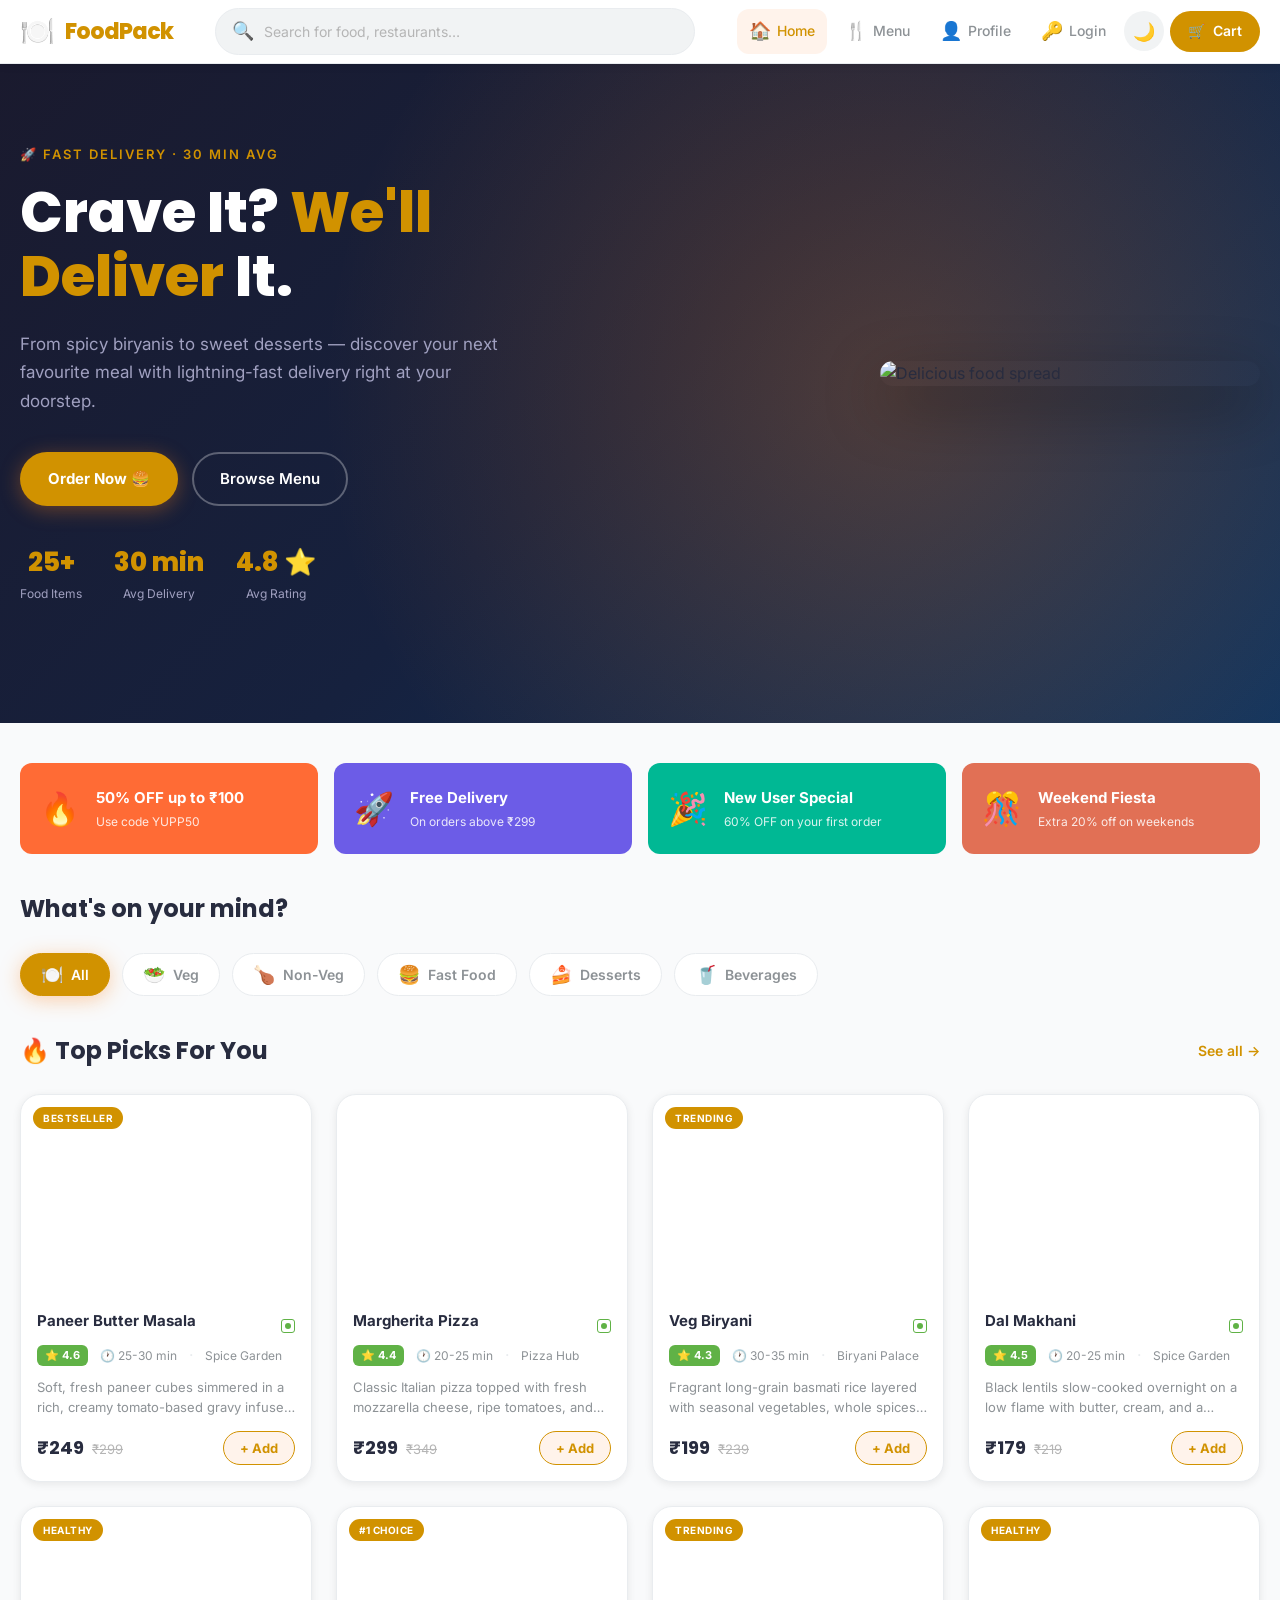
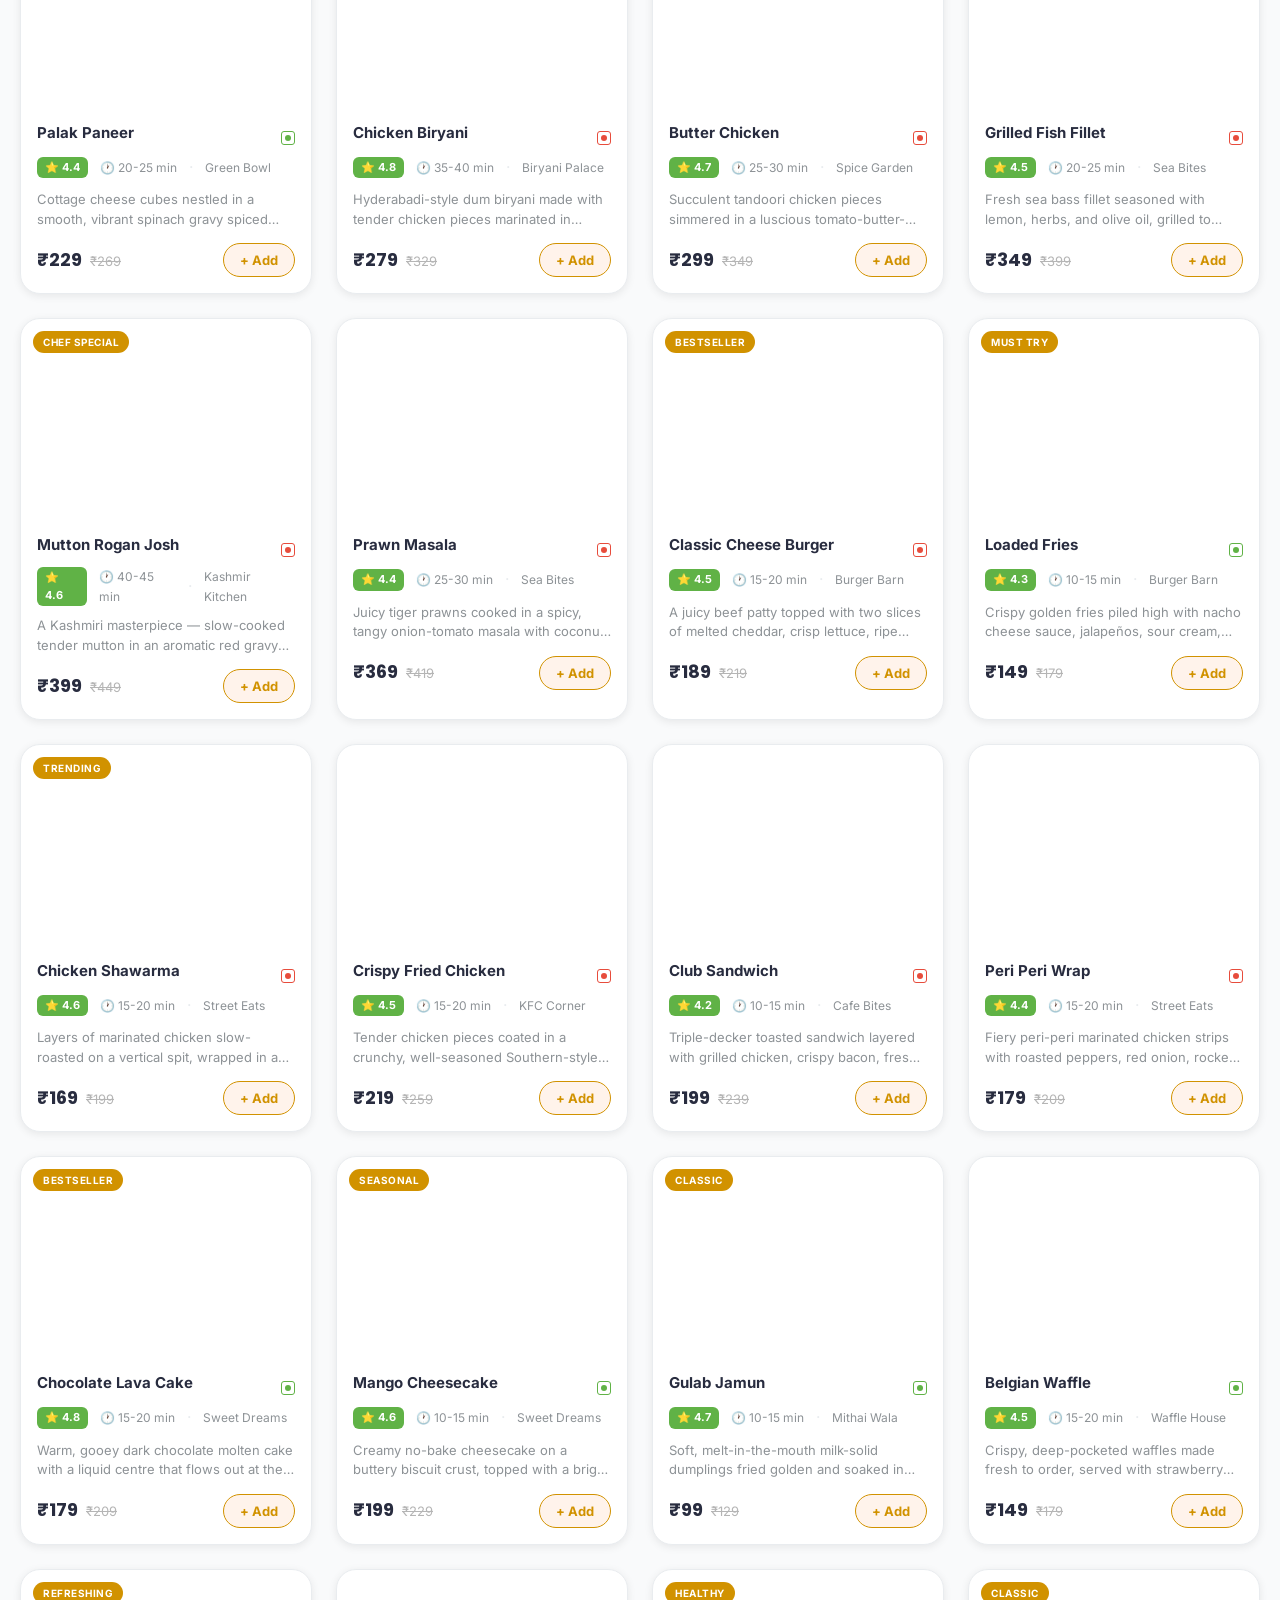
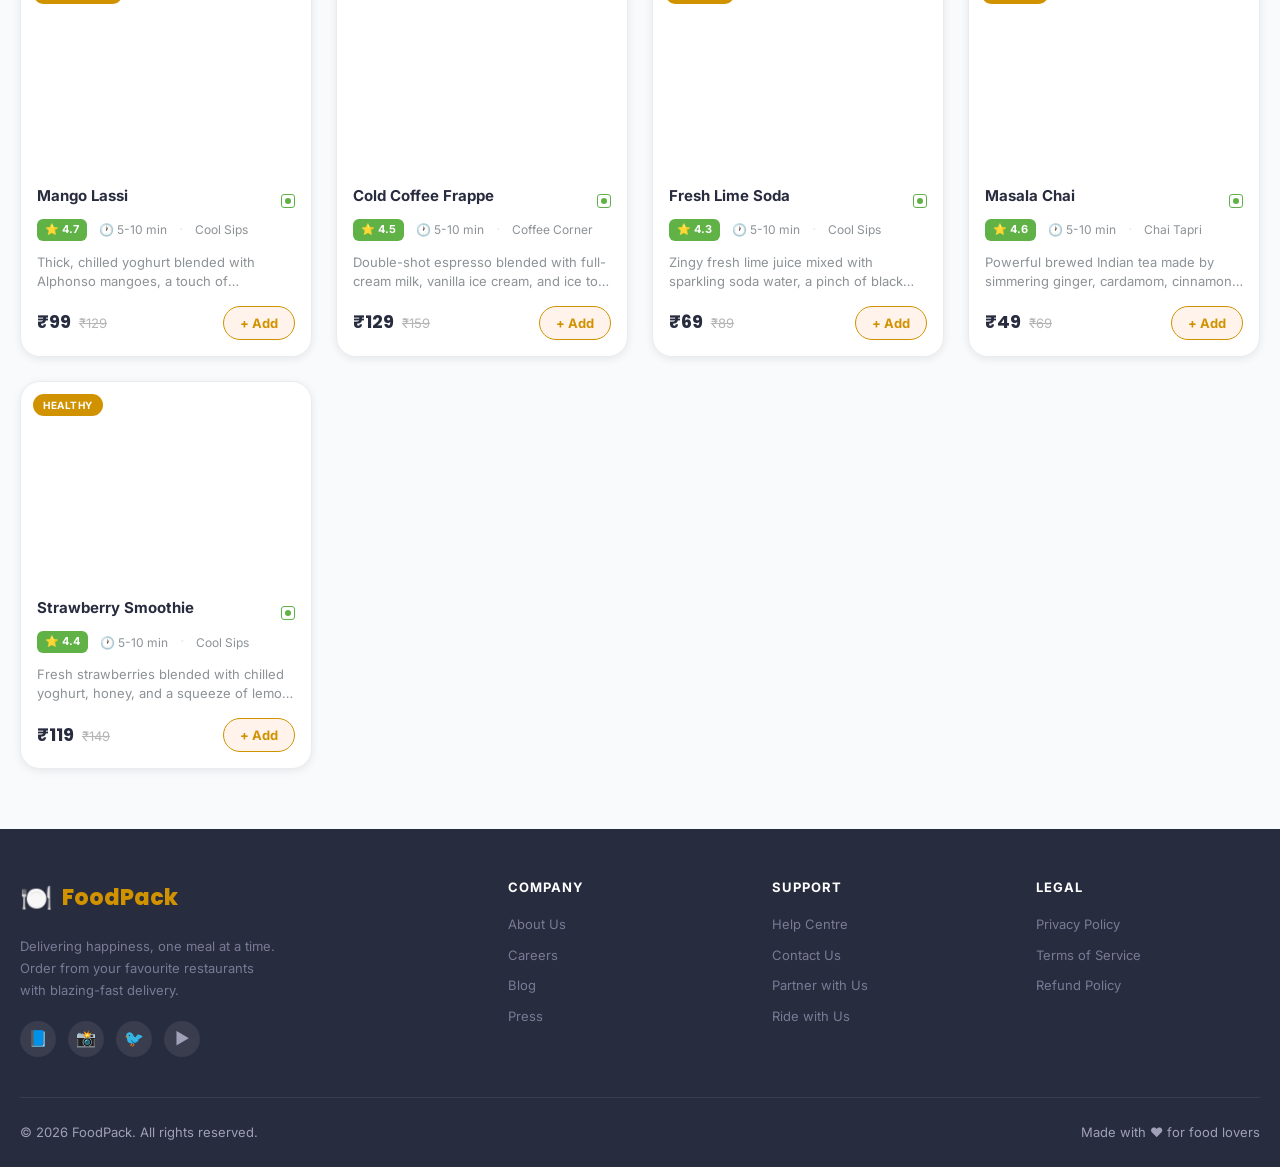
==== index.html @ bd3d234c "Removed model1 folder and moved files to root" ====
<!DOCTYPE html>
<html lang="en">

<head>
    <meta charset="UTF-8">
    <meta name="viewport" content="width=device-width, initial-scale=1.0">
    <title>FoodPack — Order Food Online</title>
    <meta name="description"
        content="Order delicious food online from top restaurants near you. Fast delivery, great taste — FoodPack.">
    <link rel="icon"
        href="data:image/svg+xml,<svg xmlns='http://www.w3.org/2000/svg' viewBox='0 0 100 100'><text y='.9em' font-size='90'>🍽️</text></svg>">
    <link rel="stylesheet" href="css/style.css">
</head>

<body>

    <!-- Loading Overlay -->
    <div id="loading-overlay">
        <div class="spinner"></div>
        <p class="loading-text">Loading deliciousness…</p>
    </div>

    <!-- Toast Container -->
    <div id="toast-container" class="toast-container"></div>

    <!-- ── NAVBAR ────────────────────────────────────────────────── -->
    <nav class="navbar">
        <div class="container">
            <a href="index.html" class="nav-logo">
                <span class="nav-logo-icon">🍽️</span>
                <span class="nav-logo-text">FoodPack</span>
            </a>
            <div class="nav-search">
                <span class="search-icon">🔍</span>
                <input type="text" id="nav-search-input" placeholder="Search for food, restaurants…" autocomplete="off">
            </div>
            <div class="nav-links">
                <a href="index.html" class="nav-link active"><span class="icon">🏠</span><span>Home</span></a>
                <a href="menu.html" class="nav-link"><span class="icon">🍴</span><span>Menu</span></a>
                <a href="profile.html" class="nav-link"><span class="icon">👤</span><span>Profile</span></a>
                <a href="login.html" class="nav-link"><span class="icon">🔑</span><span>Login</span></a>
                <button class="dark-toggle" title="Toggle dark mode">🌙</button>
                <a href="cart.html" class="cart-btn">
                    <span>🛒</span>
                    <span>Cart</span>
                    <span class="cart-badge" style="display:none">0</span>
                </a>
            </div>
        </div>
    </nav>

    <!-- ── HERO ──────────────────────────────────────────────────── -->
    <section class="hero">
        <div class="container">
            <div class="hero-content">
                <div class="hero-text">
                    <p class="hero-eyebrow">🚀 Fast Delivery · 30 min avg</p>
                    <h1 class="hero-title">Crave It? <span>We'll Deliver</span> It.</h1>
                    <p class="hero-sub">From spicy biryanis to sweet desserts — discover your next favourite meal with
                        lightning-fast delivery right at your doorstep.</p>
                    <div class="hero-cta">
                        <a href="menu.html" class="btn-primary">Order Now 🍔</a>
                        <a href="#food-section" class="btn-outline">Browse Menu</a>
                    </div>
                    <div class="hero-stats">
                        <div class="stat">
                            <div class="stat-num">25+</div>
                            <div class="stat-label">Food Items</div>
                        </div>
                        <div class="stat">
                            <div class="stat-num">30 min</div>
                            <div class="stat-label">Avg Delivery</div>
                        </div>
                        <div class="stat">
                            <div class="stat-num">4.8 ⭐</div>
                            <div class="stat-label">Avg Rating</div>
                        </div>
                    </div>
                </div>
                <div class="hero-img-wrap">
                    <img src="https://images.unsplash.com/photo-1565299624946-b28f40a0ae38?w=600&q=85"
                        alt="Delicious food spread">
                </div>
            </div>
        </div>
    </section>

    <!-- ── OFFERS ─────────────────────────────────────────────────── -->
    <section class="offers">
        <div class="container">
            <div id="offers-grid" class="offers-grid"></div>
        </div>
    </section>

    <!-- ── CATEGORIES ─────────────────────────────────────────────── -->
    <section class="categories">
        <div class="container">
            <div class="section-header">
                <h2 class="section-title">What's on your mind?</h2>
            </div>
            <div id="cat-strip" class="cat-strip"></div>
        </div>
    </section>

    <!-- ── FOOD GRID ──────────────────────────────────────────────── -->
    <section class="food-section" id="food-section">
        <div class="container">
            <div class="section-header">
                <h2 class="section-title">🔥 Top Picks For You</h2>
                <a href="menu.html" class="section-link">See all →</a>
            </div>
            <div id="food-grid" class="food-grid"></div>
        </div>
    </section>

    <!-- ── FOOTER ─────────────────────────────────────────────────── -->
    <footer class="footer">
        <div class="container">
            <div class="footer-grid">
                <div class="footer-brand">
                    <div class="footer-logo">
                        <span style="font-size:26px">🍽️</span>
                        <span class="footer-logo-text">FoodPack</span>
                    </div>
                    <p>Delivering happiness, one meal at a time. Order from your favourite restaurants with blazing-fast
                        delivery.</p>
                    <div class="footer-socials">
                        <a href="#" class="social-icon">📘</a>
                        <a href="#" class="social-icon">📸</a>
                        <a href="#" class="social-icon">🐦</a>
                        <a href="#" class="social-icon">▶️</a>
                    </div>
                </div>
                <div>
                    <p class="footer-heading">Company</p>
                    <div class="footer-links">
                        <a href="#">About Us</a>
                        <a href="#">Careers</a>
                        <a href="#">Blog</a>
                        <a href="#">Press</a>
                    </div>
                </div>
                <div>
                    <p class="footer-heading">Support</p>
                    <div class="footer-links">
                        <a href="#">Help Centre</a>
                        <a href="#">Contact Us</a>
                        <a href="#">Partner with Us</a>
                        <a href="#">Ride with Us</a>
                    </div>
                </div>
                <div>
                    <p class="footer-heading">Legal</p>
                    <div class="footer-links">
                        <a href="#">Privacy Policy</a>
                        <a href="#">Terms of Service</a>
                        <a href="#">Refund Policy</a>
                    </div>
                </div>
            </div>
            <div class="footer-bottom">
                <span>© 2026 FoodPack. All rights reserved.</span>
                <span>Made with ❤️ for food lovers</span>
            </div>
        </div>
    </footer>

    <script src="js/data.js"></script>
    <script src="js/cart.js"></script>
    <script src="js/app.js"></script>
</body>

</html>
---- css/style.css ----
/* ============================================================
   style.css — FoodByYupp Design System
   ============================================================ */

@import url('https://fonts.googleapis.com/css2?family=Inter:wght@300;400;500;600;700;800;900&family=Poppins:wght@400;500;600;700;800&display=swap');

/* ── CUSTOM PROPERTIES ─────────────────────────────────────── */
:root {
  --primary:       #d19200;
  --primary-dark:  #e01a1a;
  --primary-light: #fff3eb;
  --secondary:     #282c3f;
  --accent:        #60b246;
  --danger:        #e74c3c;
  --star:          #f5a623;

  --bg:            #f8f9fac2;
  --surface:       #ffffff;
  --surface2:      #f1f3f4;
  --border:        #e9ecef;
  --text:          #282c3f;
  --text-muted:    #8d9296;
  --text-light:    #b5b5b5;

  --nav-height:    64px;
  --radius-sm:     8px;
  --radius-md:     12px;
  --radius-lg:     20px;
  --radius-xl:     28px;

  --shadow-sm:     0 2px 8px rgba(0,0,0,.08);
  --shadow-md:     0 4px 20px rgba(0,0,0,.12);
  --shadow-lg:     0 8px 40px rgba(0,0,0,.16);
  --shadow-primary:0 4px 20px rgba(252,128,25,.35);

  --transition:    .25s cubic-bezier(.4,0,.2,1);
  --font-main:     'Inter', sans-serif;
  --font-display:  'Poppins', sans-serif;
}

/* Dark Theme */
[data-theme="dark"] {
  --bg:         #1a1a2e;
  --surface:    #16213e;
  --surface2:   #0f3460;
  --border:     #2d2d44;
  --text:       #e8e8f0;
  --text-muted: #a0a0b8;
  --text-light: #6b6b80;
}

/* ── RESET & BASE ───────────────────────────────────────────── */
*, *::before, *::after { box-sizing: border-box; margin: 0; padding: 0; }
html { scroll-behavior: smooth; }
body {
  font-family: var(--font-main);
  background: var(--bg);
  color: var(--text);
  line-height: 1.6;
  transition: background var(--transition), color var(--transition);
  overflow-x: hidden;
}
img { display: block; max-width: 100%; }
a  { text-decoration: none; color: inherit; }
ul { list-style: none; }
button { cursor: pointer; border: none; background: none; font-family: inherit; }
input, select, textarea { font-family: inherit; }

/* ── SCROLLBAR ──────────────────────────────────────────────── */
::-webkit-scrollbar { width: 6px; }
::-webkit-scrollbar-track { background: var(--surface2); }
::-webkit-scrollbar-thumb { background: var(--primary); border-radius: 99px; }

/* ── UTILITY CLASSES ────────────────────────────────────────── */
.container { max-width: 1280px; margin: 0 auto; padding: 0 20px; }
.flex      { display: flex; align-items: center; }
.flex-col  { display: flex; flex-direction: column; }
.gap-1     { gap: 4px; }
.gap-2     { gap: 8px; }
.gap-3     { gap: 12px; }
.gap-4     { gap: 16px; }
.g-between { justify-content: space-between; }
.hidden    { display: none !important; }
.text-center { text-align: center; }

/* ── BADGE ──────────────────────────────────────────────────── */
.badge {
  display: inline-block;
  font-size: 10px;
  font-weight: 700;
  padding: 2px 8px;
  border-radius: 99px;
  text-transform: uppercase;
  letter-spacing: .5px;
}
.badge-primary   { background: var(--primary); color: #fff; }
.badge-accent    { background: var(--accent);  color: #fff; }
.badge-secondary { background: var(--secondary); color: #fff; }

/* ── VEG / NON-VEG DOT ──────────────────────────────────────── */
.veg-dot, .nonveg-dot {
  width: 14px; height: 14px;
  border-radius: 3px;
  border: 1.5px solid;
  display: inline-flex; align-items: center; justify-content: center;
  flex-shrink: 0;
}
.veg-dot    { border-color: var(--accent); }
.veg-dot::after    { content: ''; width: 6px; height: 6px; border-radius: 50%; background: var(--accent); }
.nonveg-dot { border-color: var(--danger); }
.nonveg-dot::after { content: ''; width: 6px; height: 6px; border-radius: 50%; background: var(--danger); }

/* ── NAVBAR ─────────────────────────────────────────────────── */
.navbar {
  position: sticky; top: 0; z-index: 1000;
  height: var(--nav-height);
  background: var(--surface);
  border-bottom: 1px solid var(--border);
  box-shadow: var(--shadow-sm);
  transition: background var(--transition), box-shadow var(--transition);
}
.navbar .container { height: 100%; display: flex; align-items: center; justify-content: space-between; gap: 20px; }

.nav-logo { display: flex; align-items: center; gap: 10px; text-decoration: none; flex-shrink: 0; }
.nav-logo-icon { font-size: 28px; }
.nav-logo-text { font-family: var(--font-display); font-weight: 800; font-size: 22px; color: var(--primary); letter-spacing: -1px; }

.nav-search {
  flex: 1; max-width: 480px;
  display: flex; align-items: center; gap: 10px;
  background: var(--surface2);
  border: 1.5px solid var(--border);
  border-radius: var(--radius-xl);
  padding: 8px 16px;
  transition: border-color var(--transition), box-shadow var(--transition);
}
.nav-search:focus-within { border-color: var(--primary); box-shadow: 0 0 0 3px rgba(252,128,25,.15); }
.nav-search input { flex: 1; background: none; border: none; outline: none; color: var(--text); font-size: 14px; }
.nav-search input::placeholder { color: var(--text-light); }
.nav-search .search-icon { color: var(--text-muted); font-size: 18px; }

.nav-links { display: flex; align-items: center; gap: 6px; }
.nav-link {
  display: flex; align-items: center; gap: 6px;
  padding: 8px 12px; border-radius: var(--radius-md);
  font-size: 14px; font-weight: 500; color: var(--text-muted);
  transition: background var(--transition), color var(--transition);
}
.nav-link:hover, .nav-link.active { background: var(--primary-light); color: var(--primary); }
.nav-link .icon { font-size: 18px; }

.cart-btn {
  position: relative;
  display: flex; align-items: center; gap: 8px;
  background: var(--primary); color: #fff;
  padding: 9px 18px; border-radius: var(--radius-xl);
  font-weight: 600; font-size: 14px;
  transition: background var(--transition), transform var(--transition), box-shadow var(--transition);
}
.cart-btn:hover { background: var(--primary-dark); transform: translateY(-1px); box-shadow: var(--shadow-primary); }
.cart-badge {
  position: absolute; top: -6px; right: -6px;
  background: var(--danger); color: #fff;
  font-size: 10px; font-weight: 700;
  width: 20px; height: 20px; border-radius: 50%;
  display: flex; align-items: center; justify-content: center;
  border: 2px solid var(--surface);
  animation: pop .3s cubic-bezier(.36,.07,.19,.97);
}
.dark-toggle {
  width: 40px; height: 40px; border-radius: 50%;
  display: flex; align-items: center; justify-content: center;
  background: var(--surface2); font-size: 18px;
  transition: background var(--transition), transform var(--transition);
}
.dark-toggle:hover { background: var(--border); transform: rotate(20deg); }

/* ── HERO ───────────────────────────────────────────────────── */
.hero {
  background: linear-gradient(135deg, #1a1a2e 0%, #16213e 50%, #0f3460 100%);
  padding: 80px 0 120px;
  position: relative; overflow: hidden;
}
.hero::before {
  content: '';
  position: absolute; inset: 0;
  background: radial-gradient(circle at 70% 50%, rgba(252,128,25,.25) 0%, transparent 60%);
}
.hero-content { position: relative; z-index: 1; display: flex; align-items: center; justify-content: space-between; gap: 40px; }
.hero-text { max-width: 480px; }
.hero-eyebrow { font-size: 13px; font-weight: 600; color: var(--primary); text-transform: uppercase; letter-spacing: 2px; margin-bottom: 16px; }
.hero-title { font-family: var(--font-display); font-size: clamp(32px,5vw,56px); font-weight: 800; color: #fff; line-height: 1.15; margin-bottom: 20px; }
.hero-title span { color: var(--primary); }
.hero-sub { font-size: 17px; color: #a0a0c0; margin-bottom: 36px; line-height: 1.7; }
.hero-cta { display: flex; gap: 14px; flex-wrap: wrap; }
.btn-primary {
  display: inline-flex; align-items: center; gap: 8px;
  background: var(--primary); color: #fff;
  padding: 14px 28px; border-radius: var(--radius-xl);
  font-weight: 700; font-size: 15px;
  transition: all var(--transition);
  box-shadow: var(--shadow-primary);
}
.btn-primary:hover { background: var(--primary-dark); transform: translateY(-2px); box-shadow: 0 8px 32px rgba(252,128,25,.5); }
.btn-outline {
  display: inline-flex; align-items: center; gap: 8px;
  border: 2px solid rgba(255,255,255,.3); color: #fff;
  padding: 13px 26px; border-radius: var(--radius-xl);
  font-weight: 600; font-size: 15px;
  transition: all var(--transition);
}
.btn-outline:hover { border-color: #fff; background: rgba(255,255,255,.1); }
.hero-stats { display: flex; gap: 32px; margin-top: 36px; }
.stat { text-align: center; }
.stat-num  { font-family: var(--font-display); font-size: 26px; font-weight: 800; color: var(--primary); }
.stat-label{ font-size: 12px; color: #a0a0c0; }
.hero-img-wrap { flex-shrink: 0; width: 380px; position: relative; }
.hero-img-wrap img { width: 100%; border-radius: var(--radius-xl); box-shadow: 0 20px 60px rgba(0,0,0,.4); animation: float 4s ease-in-out infinite; }

/* ── OFFER BANNERS ──────────────────────────────────────────── */
.offers { padding: 40px 0 0; }
.offers-grid { display: grid; grid-template-columns: repeat(auto-fit, minmax(220px,1fr)); gap: 16px; }
.offer-card {
  border-radius: var(--radius-md); padding: 20px;
  display: flex; align-items: center; gap: 16px;
  color: #fff; cursor: pointer;
  transition: transform var(--transition), box-shadow var(--transition);
}
.offer-card:hover { transform: translateY(-3px); box-shadow: var(--shadow-md); }
.offer-icon { font-size: 32px; }
.offer-title { font-weight: 700; font-size: 15px; }
.offer-sub   { font-size: 12px; opacity: .85; margin-top: 2px; }

/* ── SECTION HEADER ─────────────────────────────────────────── */
.section-header { display: flex; align-items: center; justify-content: space-between; margin-bottom: 24px; }
.section-title  { font-family: var(--font-display); font-size: 24px; font-weight: 700; }
.section-link   { color: var(--primary); font-weight: 600; font-size: 14px; transition: opacity var(--transition); }
.section-link:hover { opacity: .75; }

/* ── CATEGORY FILTER ────────────────────────────────────────── */
.categories { padding: 36px 0; }
.cat-strip   { display: flex; gap: 12px; flex-wrap: wrap; }
.cat-pill {
  display: flex; align-items: center; gap: 8px;
  padding: 10px 20px; border-radius: var(--radius-xl);
  font-size: 14px; font-weight: 600;
  border: 1.5px solid var(--border);
  background: var(--surface); color: var(--text-muted);
  transition: all var(--transition); cursor: pointer;
  user-select: none;
}
.cat-pill:hover  { border-color: var(--primary); color: var(--primary); background: var(--primary-light); }
.cat-pill.active { background: var(--primary); border-color: var(--primary); color: #fff; box-shadow: var(--shadow-primary); }
.cat-emoji { font-size: 18px; }

/* ── FOOD GRID ──────────────────────────────────────────────── */
.food-section { padding: 0 0 60px; }
.food-grid    { display: grid; grid-template-columns: repeat(auto-fill, minmax(270px,1fr)); gap: 24px; }

/* ── FOOD CARD ──────────────────────────────────────────────── */
.food-card {
  background: var(--surface);
  border-radius: var(--radius-lg);
  overflow: hidden;
  box-shadow: var(--shadow-sm);
  border: 1px solid var(--border);
  cursor: pointer;
  transition: transform var(--transition), box-shadow var(--transition);
  position: relative;
  animation: cardFadeIn .4s ease both;
}
.food-card:hover { transform: translateY(-6px); box-shadow: var(--shadow-lg); }
.food-card-img   { position: relative; height: 200px; overflow: hidden; }
.food-card-img img {
  width: 100%; height: 100%; object-fit: cover;
  transition: transform .5s ease;
}
.food-card:hover .food-card-img img { transform: scale(1.08); }
.card-badge {
  position: absolute; top: 12px; left: 12px;
  background: var(--primary); color: #fff;
  font-size: 10px; font-weight: 700;
  padding: 3px 10px; border-radius: 99px;
  text-transform: uppercase; letter-spacing: .5px;
}
.fav-btn {
  position: absolute; top: 10px; right: 10px;
  width: 34px; height: 34px; border-radius: 50%;
  background: rgba(255,255,255,.9);
  display: flex; align-items: center; justify-content: center;
  font-size: 16px; transition: all var(--transition);
  backdrop-filter: blur(4px);
}
.fav-btn:hover { transform: scale(1.15); }
.fav-btn.active { background: var(--danger); color: #fff; }

.food-card-body { padding: 16px; }
.food-card-top  { display: flex; align-items: flex-start; justify-content: space-between; gap: 8px; margin-bottom: 6px; }
.food-name      { font-weight: 700; font-size: 15px; line-height: 1.3; flex: 1; }
.food-type      { flex-shrink: 0; }
.food-meta      { display: flex; align-items: center; gap: 12px; margin-bottom: 10px; }
.rating-badge   {
  display: inline-flex; align-items: center; gap: 4px;
  background: var(--accent); color: #fff;
  font-size: 11px; font-weight: 700; padding: 2px 8px; border-radius: 6px;
}
.food-time, .food-restaurant { font-size: 12px; color: var(--text-muted); }
.food-sep { color: var(--border); }
.food-desc { font-size: 13px; color: var(--text-muted); line-height: 1.5; margin-bottom: 14px;
  display: -webkit-box; -webkit-line-clamp: 2; -webkit-box-orient: vertical; overflow: hidden; }
.food-footer { display: flex; align-items: center; justify-content: space-between; }
.food-price .current { font-family: var(--font-display); font-size: 18px; font-weight: 700; color: var(--text); }
.food-price .original { font-size: 13px; color: var(--text-light); text-decoration: line-through; margin-left: 4px; }
.add-btn {
  display: flex; align-items: center; gap: 6px;
  background: var(--primary-light); color: var(--primary);
  border: 1.5px solid var(--primary);
  padding: 8px 16px; border-radius: var(--radius-xl);
  font-size: 13px; font-weight: 700;
  transition: all var(--transition);
}
.add-btn:hover { background: var(--primary); color: #fff; box-shadow: var(--shadow-primary); }
.qty-control { display: flex; align-items: center; gap: 0; border: 1.5px solid var(--primary); border-radius: var(--radius-xl); overflow: hidden; }
.qty-btn { width: 32px; height: 32px; display: flex; align-items: center; justify-content: center; background: var(--primary); color: #fff; font-size: 18px; font-weight: 700; transition: background var(--transition); }
.qty-btn:hover { background: var(--primary-dark); }
.qty-num { width: 32px; text-align: center; font-weight: 700; font-size: 14px; color: var(--primary); background: var(--primary-light); height: 32px; display: flex; align-items: center; justify-content: center; }

/* ── MODAL ──────────────────────────────────────────────────── */
.modal-overlay {
  position: fixed; inset: 0; z-index: 2000;
  background: rgba(0,0,0,.65);
  display: flex; align-items: center; justify-content: center;
  padding: 20px;
  animation: fadeIn .25s ease;
}
.modal-overlay.hidden { display: none; }
.modal {
  background: var(--surface);
  border-radius: var(--radius-xl);
  max-width: 680px; width: 100%;
  max-height: 90vh; overflow-y: auto;
  animation: slideUp .3s cubic-bezier(.34,1.56,.64,1);
  box-shadow: var(--shadow-lg);
}
.modal-img { width: 100%; height: 300px; object-fit: cover; }
.modal-body { padding: 24px; }
.modal-header { display: flex; align-items: flex-start; justify-content: space-between; gap: 12px; margin-bottom: 16px; }
.modal-title  { font-family: var(--font-display); font-size: 22px; font-weight: 700; }
.modal-close  { width: 36px; height: 36px; border-radius: 50%; display: flex; align-items: center; justify-content: center; background: var(--surface2); font-size: 20px; flex-shrink: 0; transition: all var(--transition); }
.modal-close:hover { background: var(--danger); color: #fff; }
.modal-meta   { display: flex; flex-wrap: wrap; gap: 12px; margin-bottom: 16px; }
.modal-desc   { font-size: 14px; color: var(--text-muted); line-height: 1.7; margin-bottom: 20px; }
.modal-footer { display: flex; align-items: center; justify-content: space-between; padding-top: 16px; border-top: 1px solid var(--border); }
.modal-price .big { font-size: 26px; font-weight: 800; font-family: var(--font-display); color: var(--text); }
.modal-price .orig{ font-size: 14px; color: var(--text-light); text-decoration: line-through; margin-left: 6px; }

/* ── TOAST ──────────────────────────────────────────────────── */
.toast-container { position: fixed; bottom: 24px; right: 24px; z-index: 3000; display: flex; flex-direction: column; gap: 10px; }
.toast {
  display: flex; align-items: center; gap: 12px;
  background: var(--secondary); color: #fff;
  padding: 14px 20px; border-radius: var(--radius-md);
  box-shadow: var(--shadow-lg); min-width: 260px; max-width: 340px;
  animation: toastIn .35s cubic-bezier(.34,1.56,.64,1);
  font-size: 14px; font-weight: 500;
}
.toast.removing { animation: toastOut .3s ease forwards; }
.toast-icon { font-size: 20px; flex-shrink: 0; }
.toast-success { border-left: 4px solid var(--accent); }
.toast-error   { border-left: 4px solid var(--danger); }
.toast-info    { border-left: 4px solid var(--primary); }

/* ── LOADING ────────────────────────────────────────────────── */
#loading-overlay {
  position: fixed; inset: 0; z-index: 9999;
  background: var(--bg);
  display: flex; flex-direction: column; align-items: center; justify-content: center; gap: 20px;
}
.spinner { width: 52px; height: 52px; border: 5px solid var(--border); border-top-color: var(--primary); border-radius: 50%; animation: spin .8s linear infinite; }
.loading-text { font-weight: 600; color: var(--text-muted); font-size: 15px; }

/* ── CART PAGE ──────────────────────────────────────────────── */
.page-wrap { padding: 40px 0 80px; }
.page-title { font-family: var(--font-display); font-size: 28px; font-weight: 800; margin-bottom: 32px; }
.cart-layout { display: grid; grid-template-columns: 1fr 360px; gap: 32px; }
.cart-items > * + * { margin-top: 16px; }
.cart-item {
  display: flex; gap: 16px; align-items: center;
  background: var(--surface); border-radius: var(--radius-md);
  padding: 16px; border: 1px solid var(--border);
  box-shadow: var(--shadow-sm); transition: box-shadow var(--transition);
}
.cart-item:hover { box-shadow: var(--shadow-md); }
.cart-item-img { width: 88px; height: 88px; border-radius: var(--radius-sm); object-fit: cover; flex-shrink: 0; }
.cart-item-info { flex: 1; }
.cart-item-name  { font-weight: 700; font-size: 15px; margin-bottom: 4px; }
.cart-item-rest  { font-size: 12px; color: var(--text-muted); margin-bottom: 10px; }
.cart-item-foot  { display: flex; align-items: center; gap: 20px; }
.cart-item-price { font-family: var(--font-display); font-size: 18px; font-weight: 700; color: var(--primary); }
.remove-btn { color: var(--danger); font-size: 12px; font-weight: 600; padding: 4px 8px; border-radius: var(--radius-sm); transition: background var(--transition); }
.remove-btn:hover { background: #ffeaea; }
.empty-cart { text-align: center; padding: 80px 20px; }
.empty-icon { font-size: 80px; margin-bottom: 20px; animation: bounce 2s ease infinite; }
.empty-title { font-size: 22px; font-weight: 700; margin-bottom: 10px; }
.empty-sub   { color: var(--text-muted); margin-bottom: 28px; }

/* ── ORDER SUMMARY CARD ─────────────────────────────────────── */
.order-summary {
  background: var(--surface); border-radius: var(--radius-lg);
  border: 1px solid var(--border); padding: 24px;
  position: sticky; top: 84px;
  box-shadow: var(--shadow-sm);
}
.summary-title { font-family: var(--font-display); font-size: 17px; font-weight: 700; margin-bottom: 20px; padding-bottom: 14px; border-bottom: 1px solid var(--border); }
.summary-row   { display: flex; justify-content: space-between; margin-bottom: 12px; font-size: 14px; }
.summary-row.total { font-weight: 700; font-size: 16px; padding-top: 12px; border-top: 1px dashed var(--border); margin-top: 8px; }
.summary-row.discount { color: var(--accent); }
.coupon-wrap { margin: 16px 0; display: flex; gap: 8px; }
.coupon-input { flex: 1; border: 1.5px solid var(--border); border-radius: var(--radius-sm); padding: 10px 14px; background: var(--surface2); color: var(--text); font-size: 13px; outline: none; transition: border-color var(--transition); }
.coupon-input:focus { border-color: var(--primary); }
.coupon-btn { background: var(--primary); color: #fff; padding: 10px 16px; border-radius: var(--radius-sm); font-weight: 700; font-size: 13px; transition: background var(--transition); }
.coupon-btn:hover { background: var(--primary-dark); }
.checkout-btn {
  width: 100%; padding: 15px;
  background: var(--primary); color: #fff;
  border-radius: var(--radius-xl); font-weight: 700; font-size: 16px;
  margin-top: 16px; transition: all var(--transition);
  box-shadow: var(--shadow-primary);
}
.checkout-btn:hover { background: var(--primary-dark); transform: translateY(-2px); box-shadow: 0 8px 28px rgba(252,128,25,.45); }
.checkout-btn:disabled { background: var(--text-light); box-shadow: none; transform: none; cursor: not-allowed; }

/* ── CHECKOUT PAGE ──────────────────────────────────────────── */
.checkout-layout { display: grid; grid-template-columns: 1fr 360px; gap: 32px; }
.form-card { background: var(--surface); border-radius: var(--radius-lg); border: 1px solid var(--border); padding: 28px; box-shadow: var(--shadow-sm); margin-bottom: 24px; }
.form-card-title { font-size: 17px; font-weight: 700; margin-bottom: 20px; padding-bottom: 12px; border-bottom: 1px solid var(--border); display: flex; align-items: center; gap: 10px; }
.form-grid  { display: grid; grid-template-columns: 1fr 1fr; gap: 16px; }
.form-group { display: flex; flex-direction: column; gap: 6px; }
.form-group.full { grid-column: 1 / -1; }
.form-label { font-size: 13px; font-weight: 600; color: var(--text-muted); }
.form-input {
  border: 1.5px solid var(--border);
  border-radius: var(--radius-sm); padding: 12px 14px;
  background: var(--surface2); color: var(--text);
  font-size: 14px; outline: none;
  transition: border-color var(--transition), box-shadow var(--transition);
}
.form-input:focus { border-color: var(--primary); box-shadow: 0 0 0 3px rgba(252,128,25,.12); }
.payment-options { display: flex; gap: 12px; flex-wrap: wrap; }
.pay-option {
  flex: 1; min-width: 120px; padding: 14px;
  border: 2px solid var(--border); border-radius: var(--radius-md);
  text-align: center; cursor: pointer; transition: all var(--transition);
}
.pay-option:hover   { border-color: var(--primary); }
.pay-option.selected{ border-color: var(--primary); background: var(--primary-light); }
.pay-icon  { font-size: 24px; margin-bottom: 6px; }
.pay-label { font-size: 13px; font-weight: 600; }

/* ── TRACKING STEPS ─────────────────────────────────────────── */
.tracking-steps { display: flex; align-items: flex-start; gap: 0; margin: 24px 0; position: relative; }
.tracking-steps::before {
  content: ''; position: absolute; top: 18px; left: 18px; right: 18px;
  height: 2px; background: var(--border); z-index: 0;
}
.step { flex: 1; display: flex; flex-direction: column; align-items: center; gap: 8px; z-index: 1; }
.step-dot { width: 36px; height: 36px; border-radius: 50%; border: 2.5px solid var(--border); background: var(--surface); display: flex; align-items: center; justify-content: center; font-size: 16px; transition: all var(--transition); }
.step.done .step-dot   { border-color: var(--accent); background: var(--accent); color: #fff; }
.step.active .step-dot { border-color: var(--primary); background: var(--primary); color: #fff; animation: pulse 1.5s infinite; }
.step-label { font-size: 11px; font-weight: 600; color: var(--text-muted); text-align: center; max-width: 70px; line-height: 1.3; }
.step.done .step-label   { color: var(--accent); }
.step.active .step-label { color: var(--primary); }

/* ── LOGIN PAGE ─────────────────────────────────────────────── */
.auth-page { min-height: 100vh; display: flex; align-items: center; justify-content: center; padding: 40px 20px; background: linear-gradient(135deg, #1a1a2e, #0f3460); }
.auth-card { background: var(--surface); border-radius: var(--radius-xl); padding: 40px; max-width: 440px; width: 100%; box-shadow: var(--shadow-lg); }
.auth-logo { text-align: center; margin-bottom: 28px; }
.auth-logo-icon { font-size: 48px; display: block; margin-bottom: 10px; }
.auth-logo-text { font-family: var(--font-display); font-size: 26px; font-weight: 800; color: var(--primary); }
.auth-tabs { display: flex; margin-bottom: 28px; border-bottom: 2px solid var(--border); }
.auth-tab { flex: 1; padding: 12px; text-align: center; font-weight: 700; font-size: 15px; color: var(--text-muted); cursor: pointer; transition: color var(--transition); border-bottom: 2px solid transparent; margin-bottom: -2px; }
.auth-tab.active { color: var(--primary); border-bottom-color: var(--primary); }
.auth-form { display: none; flex-direction: column; gap: 16px; }
.auth-form.active { display: flex; }
.auth-btn { padding: 14px; border-radius: var(--radius-xl); background: var(--primary); color: #fff; font-weight: 700; font-size: 15px; transition: all var(--transition); box-shadow: var(--shadow-primary); }
.auth-btn:hover { background: var(--primary-dark); transform: translateY(-1px); }
.auth-divider { text-align: center; color: var(--text-light); font-size: 13px; position: relative; }
.auth-divider::before, .auth-divider::after { content: ''; position: absolute; top: 50%; width: 40%; height: 1px; background: var(--border); }
.auth-divider::before { left: 0; }
.auth-divider::after  { right: 0; }
.social-btns { display: flex; gap: 12px; }
.social-btn  { flex: 1; padding: 12px; border-radius: var(--radius-md); border: 1.5px solid var(--border); display: flex; align-items: center; justify-content: center; gap: 8px; font-size: 13px; font-weight: 600; transition: all var(--transition); background: var(--surface); color: var(--text); }
.social-btn:hover { border-color: var(--primary); background: var(--primary-light); color: var(--primary); }

/* ── PROFILE PAGE ───────────────────────────────────────────── */
.profile-layout { display: grid; grid-template-columns: 300px 1fr; gap: 32px; }
.profile-card { background: var(--surface); border-radius: var(--radius-lg); border: 1px solid var(--border); padding: 28px; text-align: center; position: sticky; top: 84px; box-shadow: var(--shadow-sm); }
.avatar { width: 100px; height: 100px; border-radius: 50%; background: var(--primary); display: flex; align-items: center; justify-content: center; font-size: 40px; margin: 0 auto 16px; border: 4px solid var(--primary-light); }
.profile-name  { font-family: var(--font-display); font-size: 20px; font-weight: 700; margin-bottom: 4px; }
.profile-email { font-size: 13px; color: var(--text-muted); margin-bottom: 20px; }
.profile-stats { display: flex; justify-content: space-around; padding: 16px 0; border-top: 1px solid var(--border); border-bottom: 1px solid var(--border); margin-bottom: 20px; }
.p-stat-num   { font-size: 22px; font-weight: 800; font-family: var(--font-display); color: var(--primary); }
.p-stat-label { font-size: 11px; color: var(--text-muted); }
.profile-nav  { display: flex; flex-direction: column; gap: 4px; text-align: left; }
.profile-nav-link { display: flex; align-items: center; gap: 12px; padding: 12px 14px; border-radius: var(--radius-md); font-size: 14px; font-weight: 500; color: var(--text-muted); transition: all var(--transition); cursor: pointer; }
.profile-nav-link:hover, .profile-nav-link.active { background: var(--primary-light); color: var(--primary); }
.tab-content { display: none; }
.tab-content.active { display: block; }
.order-history-item { background: var(--surface); border: 1px solid var(--border); border-radius: var(--radius-md); padding: 18px; margin-bottom: 14px; box-shadow: var(--shadow-sm); }
.order-history-item:hover { box-shadow: var(--shadow-md); }
.order-id { font-size: 12px; color: var(--text-muted); margin-bottom: 6px; }
.order-items-list { font-weight: 600; font-size: 14px; margin-bottom: 8px; }
.order-status-chip { display: inline-flex; align-items: center; gap: 6px; padding: 4px 12px; border-radius: 99px; font-size: 12px; font-weight: 700; }
.status-delivered { background: #e8f5e9; color: var(--accent); }
.status-processing{ background: #fff3e0; color: #f57c00; }
.status-cancelled { background: #fce8e8; color: var(--danger); }

/* ── FOOTER ─────────────────────────────────────────────────── */
.footer { background: var(--secondary); color: #a0a0b8; padding: 48px 0 24px; margin-top: auto; }
[data-theme="dark"] .footer { background: #0d0d1a; }
.footer-grid { display: grid; grid-template-columns: 2fr 1fr 1fr 1fr; gap: 40px; margin-bottom: 40px; }
.footer-brand p { font-size: 13px; color: #7a7a96; margin-bottom: 20px; max-width: 260px; line-height: 1.7; }
.footer-logo { display: flex; align-items: center; gap: 10px; margin-bottom: 16px; }
.footer-logo-text { font-family: var(--font-display); font-size: 22px; font-weight: 800; color: var(--primary); }
.footer-heading { font-size: 13px; font-weight: 700; text-transform: uppercase; letter-spacing: 1px; color: #fff; margin-bottom: 16px; }
.footer-links { display: flex; flex-direction: column; gap: 10px; }
.footer-links a { font-size: 13px; color: #7a7a96; transition: color var(--transition); }
.footer-links a:hover { color: var(--primary); }
.footer-bottom { border-top: 1px solid rgba(255,255,255,.08); padding-top: 24px; display: flex; align-items: center; justify-content: space-between; font-size: 13px; }
.footer-socials { display: flex; gap: 12px; }
.social-icon { width: 36px; height: 36px; border-radius: 50%; background: rgba(255,255,255,.08); display: flex; align-items: center; justify-content: center; font-size: 16px; transition: background var(--transition); }
.social-icon:hover { background: var(--primary); }

/* ── KEYFRAME ANIMATIONS ────────────────────────────────────── */
@keyframes fadeIn    { from { opacity: 0 } to { opacity: 1 } }
@keyframes slideUp   { from { opacity:0; transform:translateY(40px) } to { opacity:1; transform:translateY(0) } }
@keyframes toastIn   { from { opacity:0; transform:translateX(80px) } to { opacity:1; transform:translateX(0) } }
@keyframes toastOut  { to   { opacity:0; transform:translateX(80px) } }
@keyframes spin      { to   { transform: rotate(360deg) } }
@keyframes pop       { 0%,100%{transform:scale(1)} 50%{transform:scale(1.4)} }
@keyframes float     { 0%,100%{transform:translateY(0)} 50%{transform:translateY(-14px)} }
@keyframes pulse     { 0%,100%{box-shadow:0 0 0 0 rgba(252,128,25,.6)} 70%{box-shadow:0 0 0 10px rgba(252,128,25,0)} }
@keyframes bounce    { 0%,100%{transform:translateY(0)} 50%{transform:translateY(-18px)} }
@keyframes cardFadeIn{ from{opacity:0;transform:translateY(20px)} to{opacity:1;transform:translateY(0)} }

/* ── RESPONSIVE ─────────────────────────────────────────────── */
@media (max-width: 900px) {
  .cart-layout, .checkout-layout { grid-template-columns: 1fr; }
  .profile-layout { grid-template-columns: 1fr; }
  .footer-grid { grid-template-columns: 1fr 1fr; gap: 28px; }
  .hero-img-wrap { display: none; }
  .order-summary { position: static; }
}
@media (max-width: 768px) {
  .nav-search { display: none; }
  .nav-links .nav-link span { display: none; }
  .hero { padding: 60px 0 80px; }
  .food-grid { grid-template-columns: repeat(auto-fill, minmax(220px,1fr)); gap: 16px; }
  .form-grid { grid-template-columns: 1fr; }
  .tracking-steps { gap: 0; }
}
@media (max-width: 480px) {
  .hero-stats { flex-wrap: wrap; gap: 20px; }
  .food-grid  { grid-template-columns: 1fr; }
  .footer-grid{ grid-template-columns: 1fr; }
  .offers-grid{ grid-template-columns: 1fr 1fr; }
  .cart-btn span { display: none; }
  .toast-container { bottom: 16px; right: 16px; left: 16px; }
}

/* ── MENU PAGE SPECIFICS ────────────────────────────────────── */
.menu-hero { background: linear-gradient(135deg,#282c3f,#1a1a2e); padding: 48px 0; }
.menu-hero-title { font-family: var(--font-display); font-size: 32px; font-weight: 800; color: #fff; margin-bottom: 20px; }
.menu-search { display: flex; align-items: center; gap: 12px; background: #fff; border-radius: var(--radius-xl); padding: 10px 20px; max-width: 560px; }
.menu-search input { flex:1; border:none; outline:none; font-size:15px; background:transparent; }
.menu-search .s-icon { font-size: 20px; color: var(--text-muted); }
.filter-bar { display: flex; align-items: center; gap: 12px; flex-wrap: wrap; padding: 24px 0 0; }
.filter-pill { display:flex; align-items:center; gap:6px; padding:8px 16px; border-radius:var(--radius-xl); font-size:13px; font-weight:600; border:1.5px solid var(--border); background:var(--surface); color:var(--text-muted); cursor:pointer; transition:all var(--transition); user-select:none; }
.filter-pill:hover  { border-color:var(--primary); color:var(--primary); }
.filter-pill.active { background:var(--primary); border-color:var(--primary); color:#fff; }
.results-count { font-size: 14px; color: var(--text-muted); padding: 12px 0 20px; }
.no-results { text-align:center; padding:60px 20px; }
.no-results-icon  { font-size:60px; margin-bottom:16px; }
.no-results-title { font-size:20px; font-weight:700; margin-bottom:8px; }
.no-results-sub   { color:var(--text-muted); }
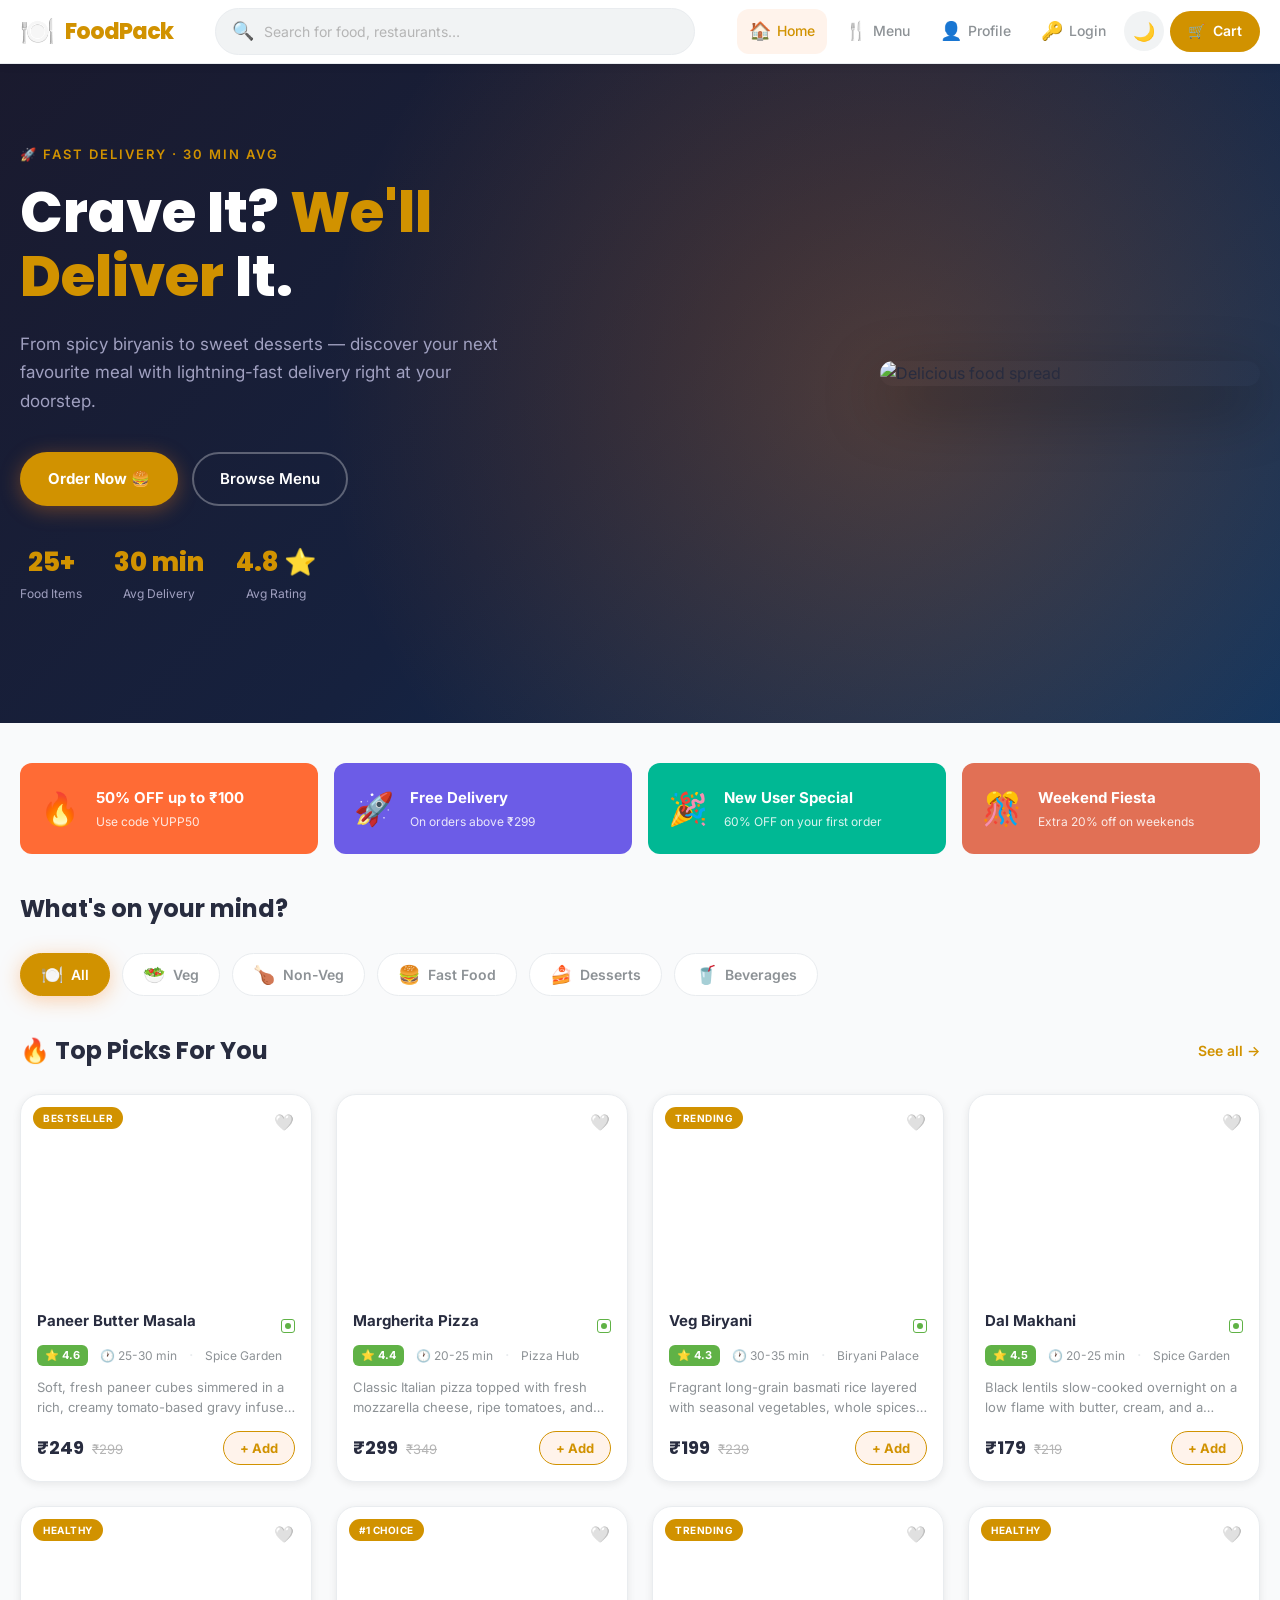
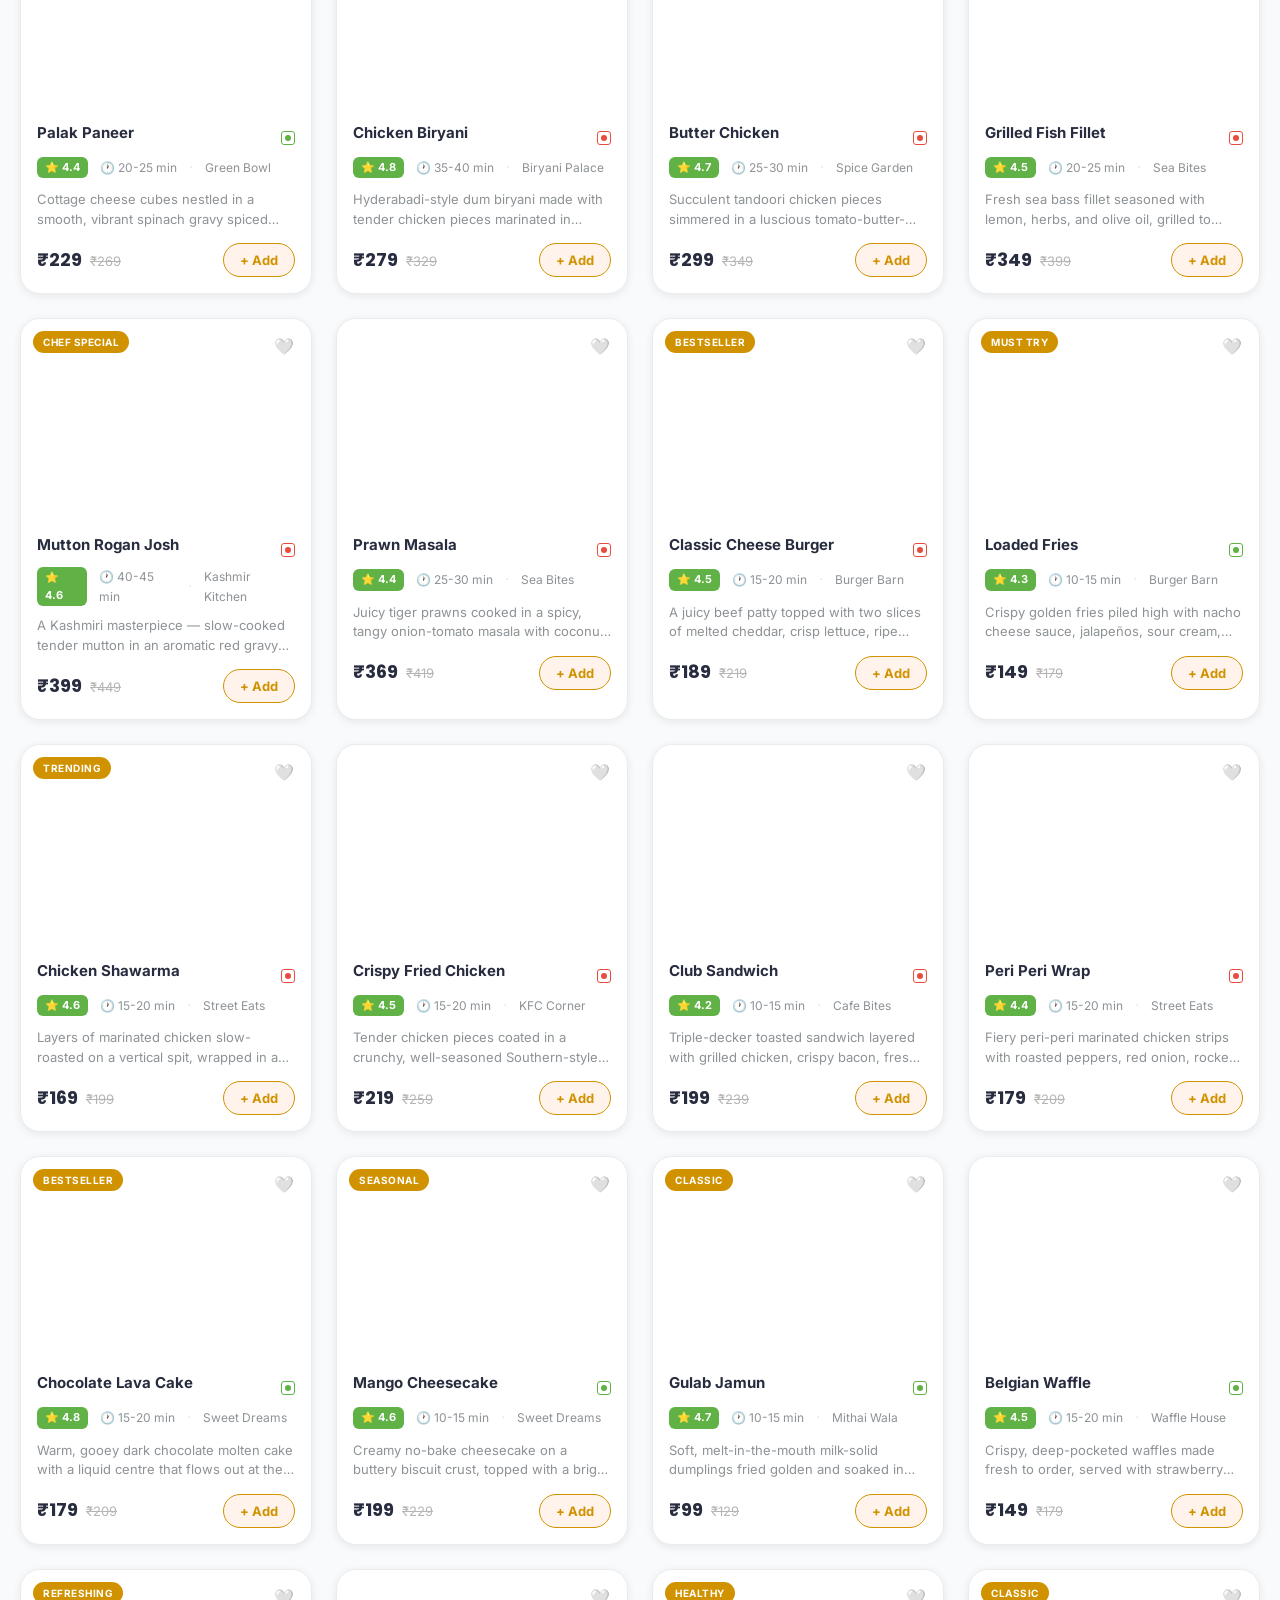
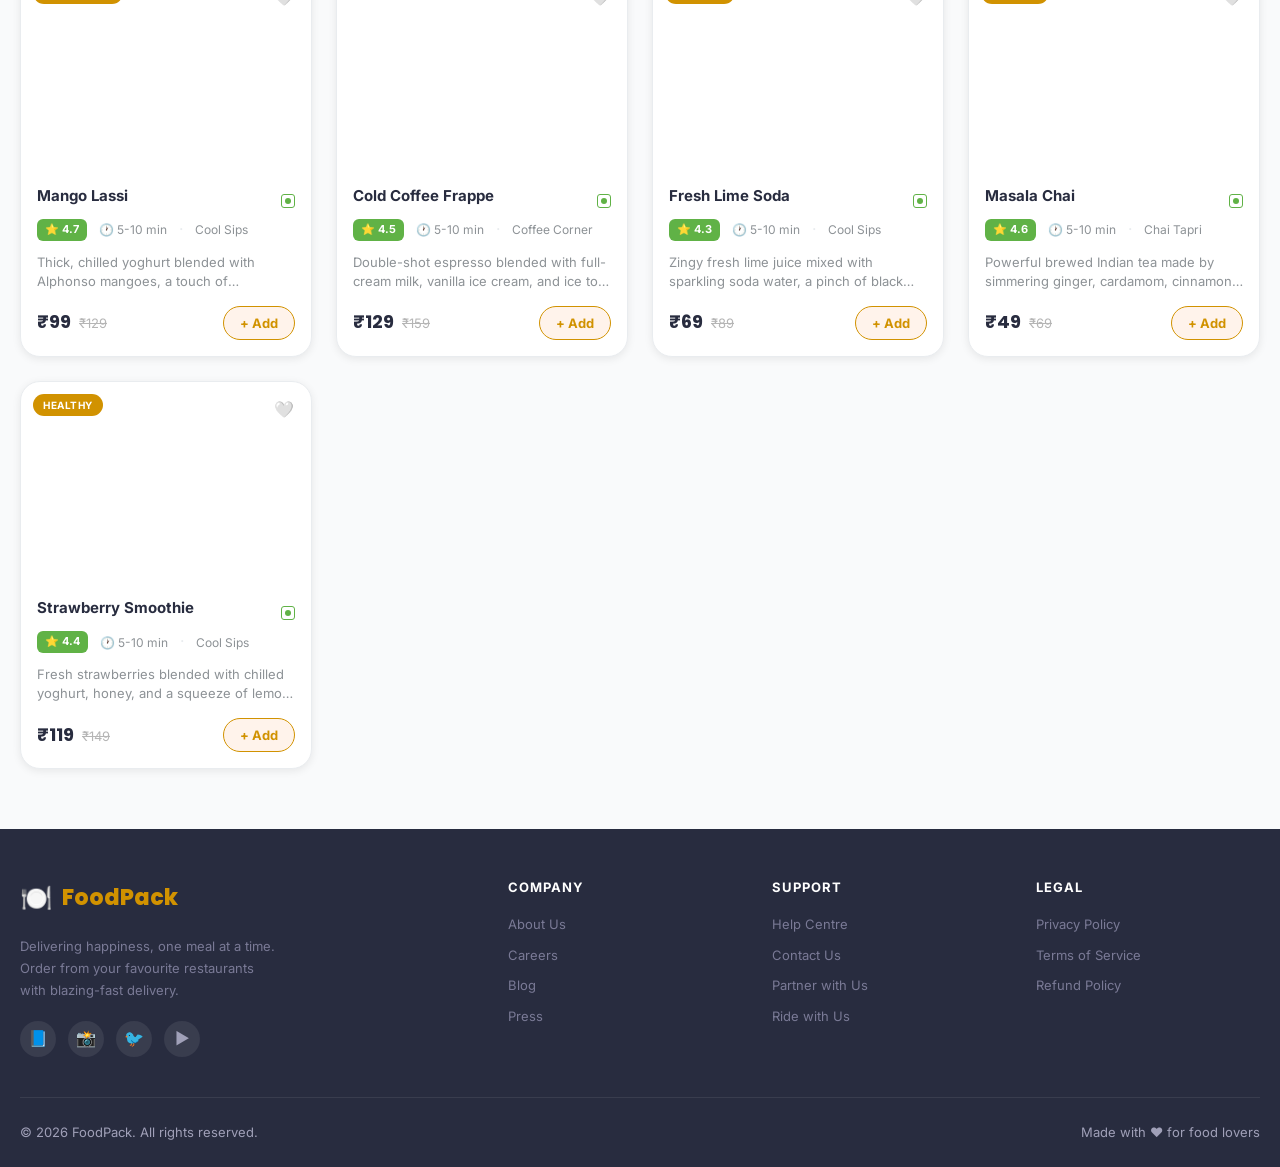
==== commit 9f8181a9: "Added mobile dropdown navbar" ====
--- a/index.html
+++ b/index.html
@@ -23,7 +23,7 @@
     <!-- Toast Container -->
     <div id="toast-container" class="toast-container"></div>
 
-    <!-- ── NAVBAR ────────────────────────────────────────────────── -->
+    <!-- ── NAVBAR ──────────────────────────────────────────────────
     <nav class="navbar">
         <div class="container">
             <a href="index.html" class="nav-logo">
@@ -47,7 +47,42 @@
                 </a>
             </div>
         </div>
-    </nav>
+    </nav> -->
+
+    <!-- ── NAVBAR ────────────────────────────────────────────────── -->
+<nav class="navbar">
+    <div class="container">
+
+        <a href="index.html" class="nav-logo">
+            <span class="nav-logo-icon">🍽️</span>
+            <span class="nav-logo-text">FoodPack</span>
+        </a>
+
+        <!-- Mobile Menu Button -->
+        <button class="menu-toggle" id="menuToggle">⋮</button>
+
+        <div class="nav-search">
+            <span class="search-icon">🔍</span>
+            <input type="text" id="nav-search-input" placeholder="Search for food, restaurants…" autocomplete="off">
+        </div>
+
+        <div class="nav-links" id="navLinks">
+            <a href="index.html" class="nav-link active"><span class="icon">🏠</span><span>Home</span></a>
+            <a href="menu.html" class="nav-link"><span class="icon">🍴</span><span>Menu</span></a>
+            <a href="profile.html" class="nav-link"><span class="icon">👤</span><span>Profile</span></a>
+            <a href="login.html" class="nav-link"><span class="icon">🔑</span><span>Login</span></a>
+
+            <button class="dark-toggle" title="Toggle dark mode">🌙</button>
+
+            <a href="cart.html" class="cart-btn">
+                <span>🛒</span>
+                <span>Cart</span>
+                <span class="cart-badge" style="display:none">0</span>
+            </a>
+        </div>
+
+    </div>
+</nav>
 
     <!-- ── HERO ──────────────────────────────────────────────────── -->
     <section class="hero">
--- a/css/style.css
+++ b/css/style.css
@@ -568,6 +568,8 @@
   .toast-container { bottom: 16px; right: 16px; left: 16px; }
 }
 
+
+
 /* ── MENU PAGE SPECIFICS ────────────────────────────────────── */
 .menu-hero { background: linear-gradient(135deg,#282c3f,#1a1a2e); padding: 48px 0; }
 .menu-hero-title { font-family: var(--font-display); font-size: 32px; font-weight: 800; color: #fff; margin-bottom: 20px; }
@@ -583,3 +585,48 @@
 .no-results-icon  { font-size:60px; margin-bottom:16px; }
 .no-results-title { font-size:20px; font-weight:700; margin-bottom:8px; }
 .no-results-sub   { color:var(--text-muted); }
+
+
+/* MOBILE MENU BUTTON */
+
+.menu-toggle{
+  display:none;
+  font-size:28px;
+  background:none;
+  border:none;
+  cursor:pointer;
+}
+
+/* MOBILE NAVBAR */
+
+@media (max-width:768px){
+
+  .menu-toggle{
+    display:block;
+  }
+
+  .nav-search{
+    display:none;
+  }
+
+  .nav-links{
+    display:none;
+    flex-direction:column;
+    position:absolute;
+    top:70px;
+    left:0;
+    width:100%;
+    background:white;
+    padding:15px;
+  }
+
+  .nav-links a,
+  .nav-links button{
+    padding:10px 0;
+  }
+
+  .nav-links.active{
+    display:flex;
+  }
+
+}
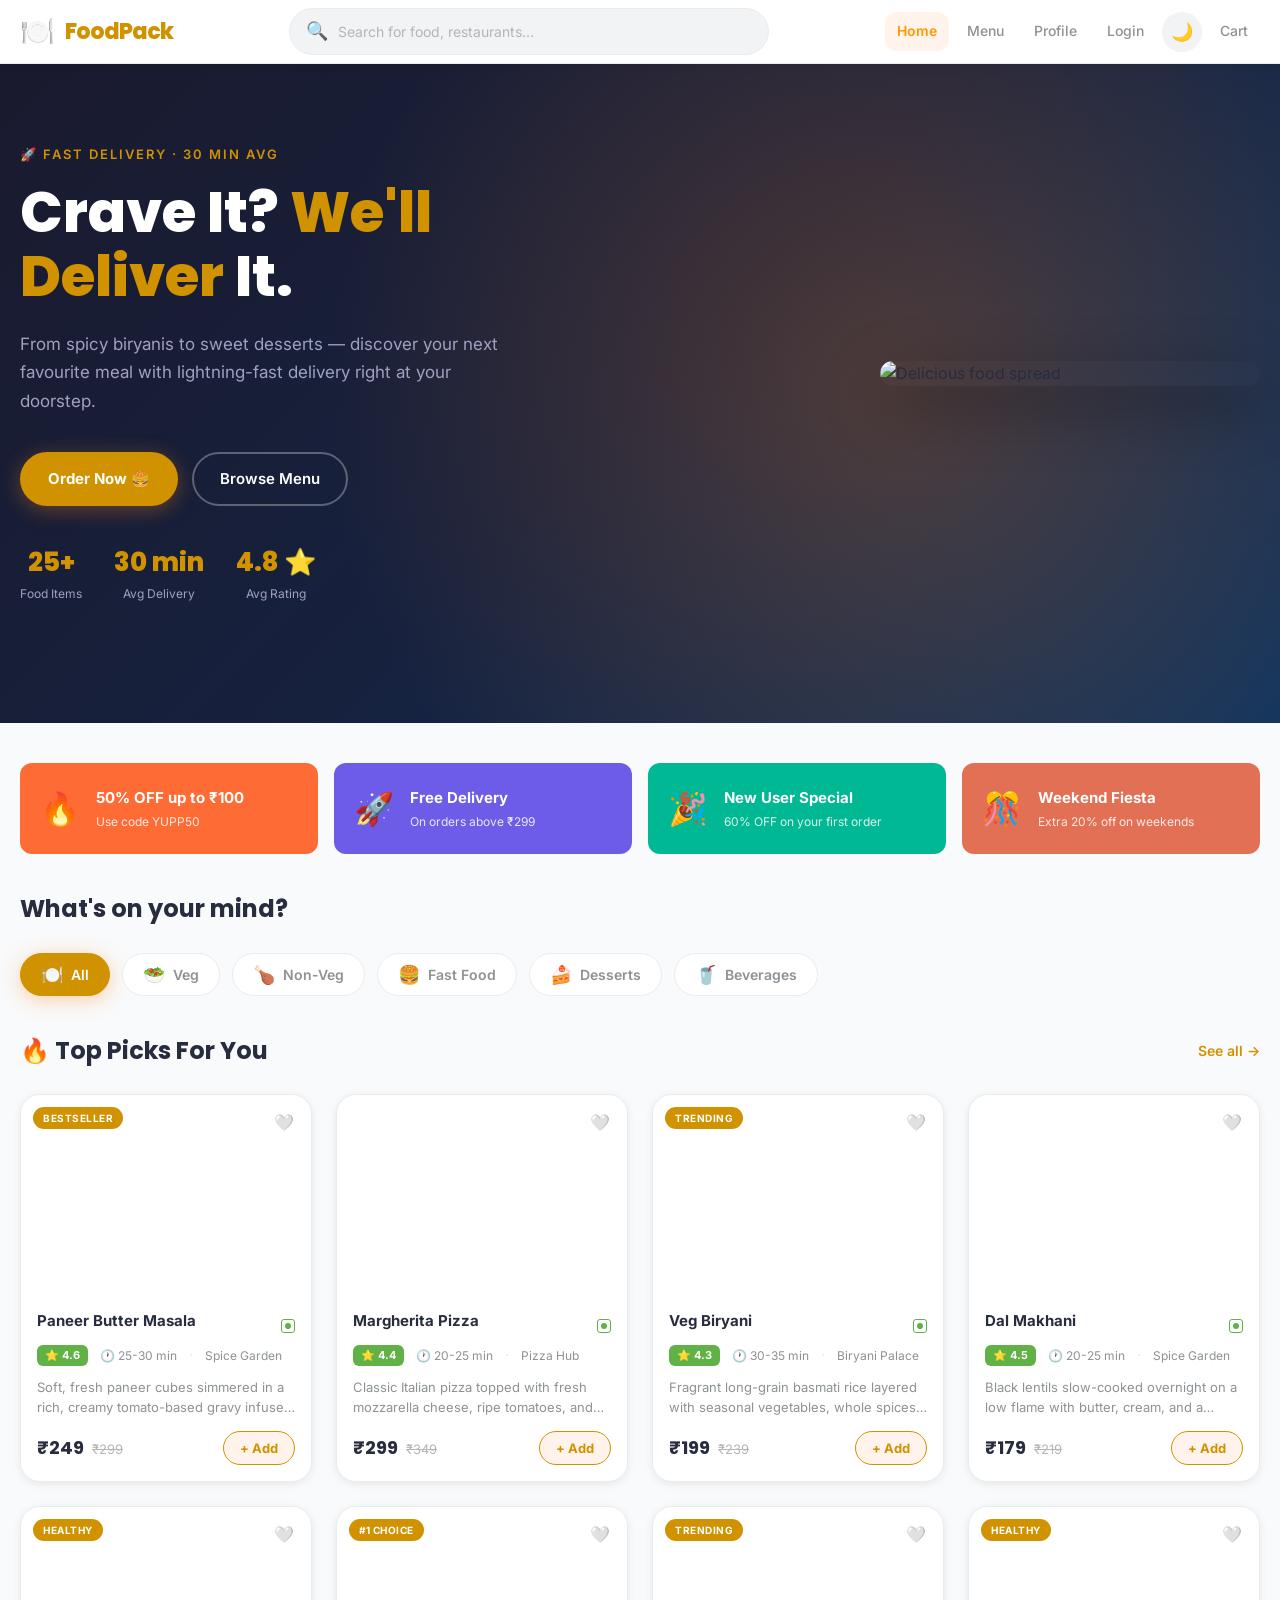
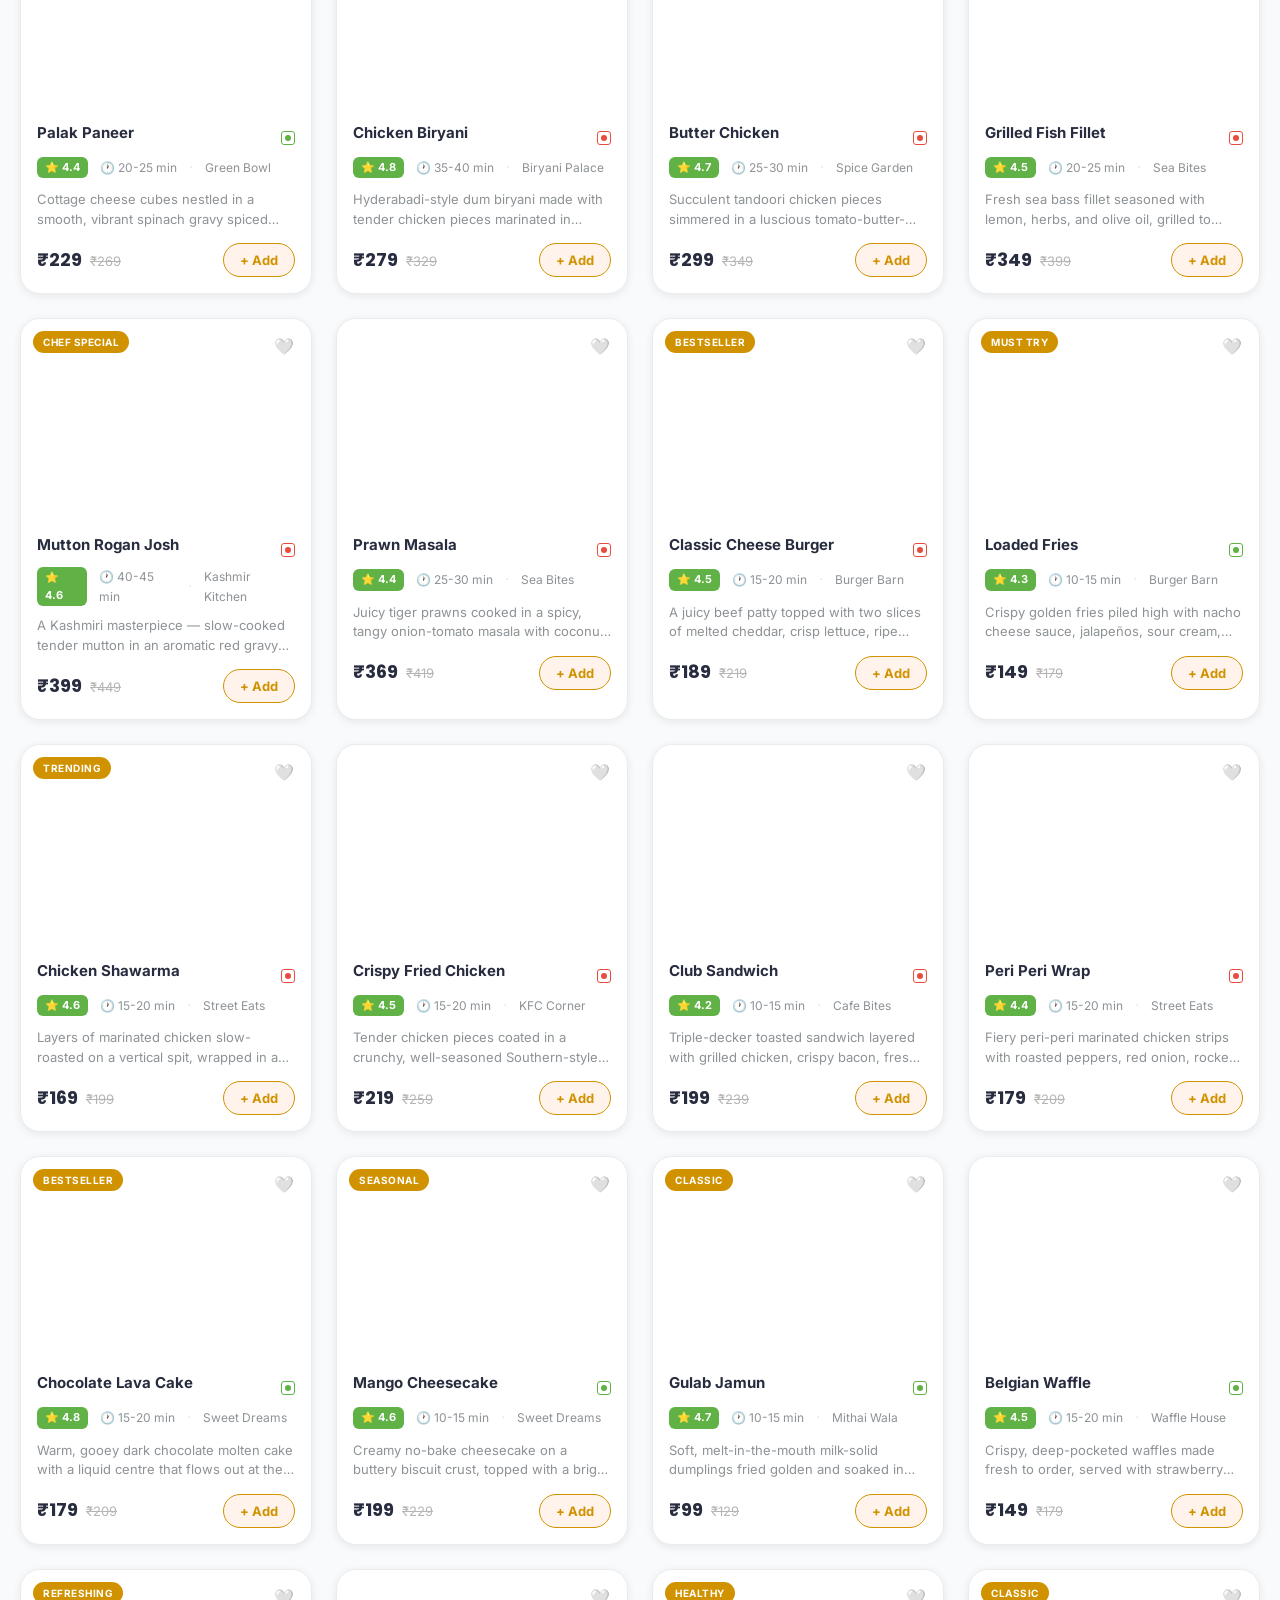
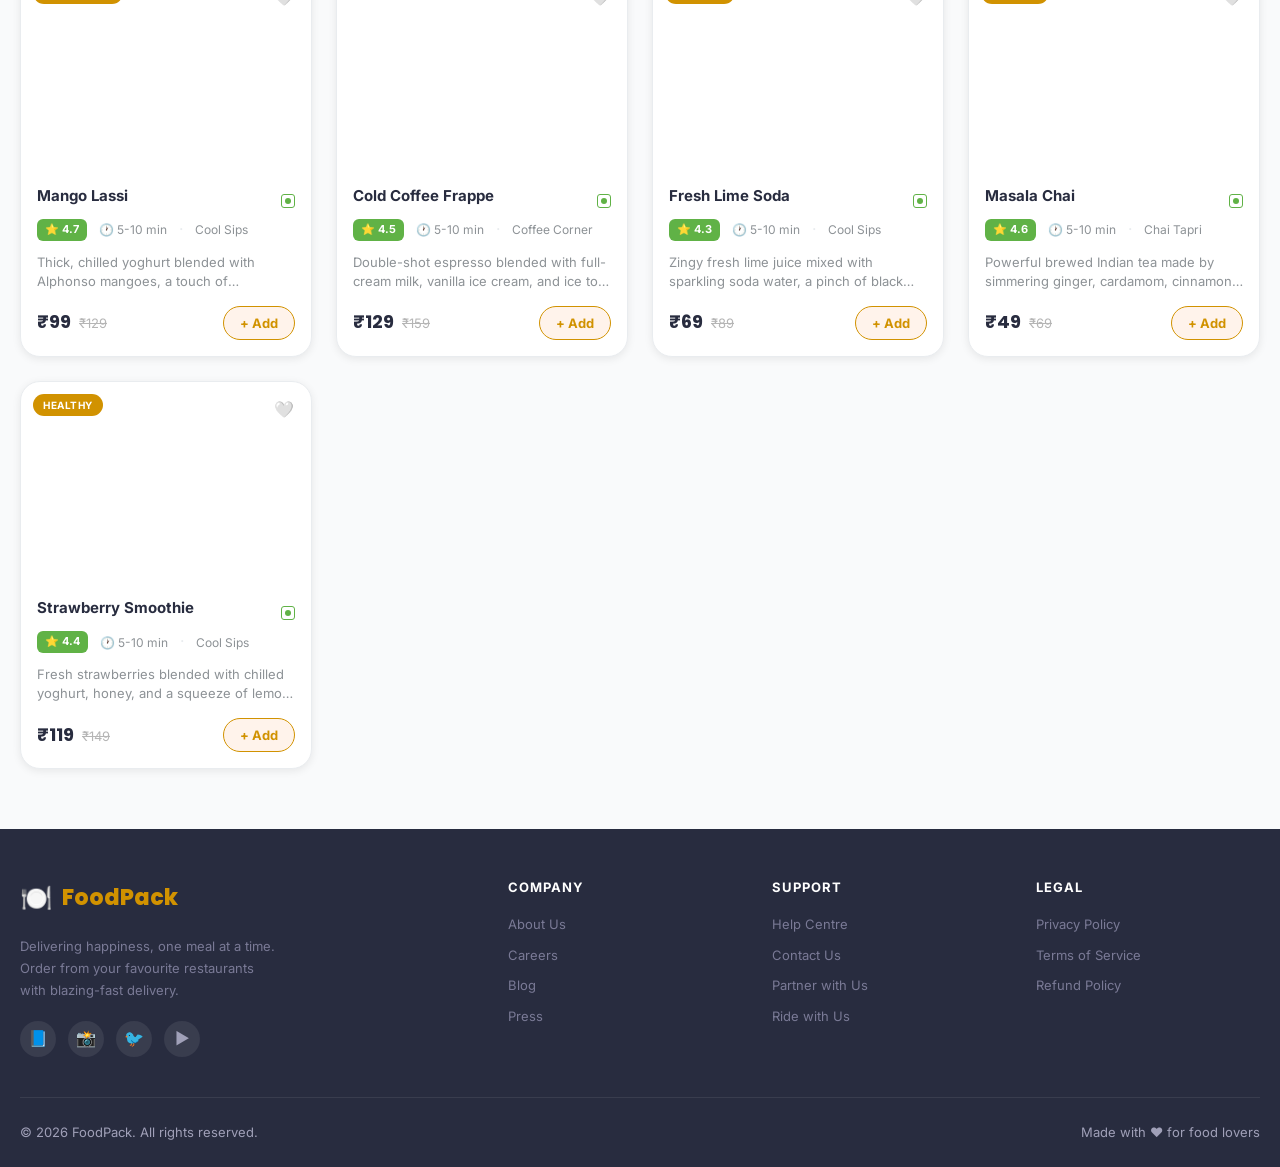
==== commit 4b97049a: "changed" ====
--- a/index.html
+++ b/index.html
@@ -67,18 +67,19 @@
         </div>
 
         <div class="nav-links" id="navLinks">
-            <a href="index.html" class="nav-link active"><span class="icon">🏠</span><span>Home</span></a>
+            <!-- <a href="index.html" class="nav-link active"><span class="icon">🏠</span><span>Home</span></a>
             <a href="menu.html" class="nav-link"><span class="icon">🍴</span><span>Menu</span></a>
             <a href="profile.html" class="nav-link"><span class="icon">👤</span><span>Profile</span></a>
-            <a href="login.html" class="nav-link"><span class="icon">🔑</span><span>Login</span></a>
+            <a href="login.html" class="nav-link"><span class="icon">🔑</span><span>Login</span></a> -->
+
+            <a href="index.html" class="nav-link">Home</a>
+<a href="menu.html" class="nav-link">Menu</a>
+<a href="profile.html" class="nav-link">Profile</a>
+<a href="login.html" class="nav-link">Login</a>
 
             <button class="dark-toggle" title="Toggle dark mode">🌙</button>
 
-            <a href="cart.html" class="cart-btn">
-                <span>🛒</span>
-                <span>Cart</span>
-                <span class="cart-badge" style="display:none">0</span>
-            </a>
+            <a href="cart.html" class="nav-link">Cart</a>
         </div>
 
     </div>
--- a/css/style.css
+++ b/css/style.css
@@ -629,4 +629,145 @@
     display:flex;
   }
 
+}
+
+/* MOBILE NAV DROPDOWN */
+
+@media (max-width:768px){
+
+  .nav-links{
+    display:none;
+    flex-direction:column;
+    position:absolute;
+    top:70px;
+    left:0;
+    width:100%;
+    padding:20px;
+    background:#ffffff;
+    z-index:1000;
+  }
+
+  /* show menu when active */
+  .nav-links.active{
+    display:flex;
+  }
+
+  /* hide icons in mobile */
+  .nav-links .icon{
+    display:none;
+  }
+
+  /* text style */
+  .nav-links a,
+  .nav-links button{
+    font-size:18px;
+    font-weight:500;
+    padding:12px 0;
+    color:#222;
+    text-decoration:none;
+    border-bottom:1px solid #eee;
+  }
+
+}
+
+/* DARK MODE MENU */
+
+body.dark .nav-links{
+  background:#1e1e1e;
+}
+
+body.dark .nav-links a,
+body.dark .nav-links button{
+  color:#ffffff;
+  border-bottom:1px solid #333;
+}
+
+/* MOBILE NAV MENU TEXT ONLY */
+
+@media (max-width:768px){
+
+  .nav-links{
+    display:none;
+    flex-direction:column;
+    position:absolute;
+    top:70px;
+    left:0;
+    width:100%;
+    background:#ffffff;
+    padding:15px;
+    z-index:1000;
+  }
+
+  .nav-links.active{
+    display:flex;
+  }
+
+  /* hide emoji icons */
+  .nav-links .icon{
+    display:none;
+  }
+
+  /* show text nicely */
+  .nav-links a,
+  .nav-links button{
+    font-size:18px;
+    padding:12px 0;
+    color:#222;
+    border-bottom:1px solid #eee;
+  }
+
+}
+
+/* DARK MODE MOBILE MENU */
+
+body.dark .nav-links{
+  background:#1f1f1f;
+}
+
+body.dark .nav-links a,
+body.dark .nav-links button{
+  color:#ffffff;
+  border-bottom:1px solid #333;
+}
+
+@media (max-width:768px){
+
+  .nav-links{
+    display:none;
+    flex-direction:column;
+    position:absolute;
+    top:70px;
+    left:0;
+    width:100%;
+    background:#ffffff;
+    padding:20px;
+  }
+
+  .nav-links.active{
+    display:flex;
+  }
+
+  .nav-links a,
+  .nav-links button{
+    padding:12px 0;
+    font-size:18px;
+    color:#222;
+    border-bottom:1px solid #eee;
+  }
+
+}
+
+body.dark .nav-links{
+  background:#1e1e1e;
+}
+
+body.dark .nav-links a,
+body.dark .nav-links button{
+  color:#fff;
+  border-bottom:1px solid #333;
+}
+
+.nav-link.active{
+  color: #ff9900;
+  font-weight: 600;
 }
